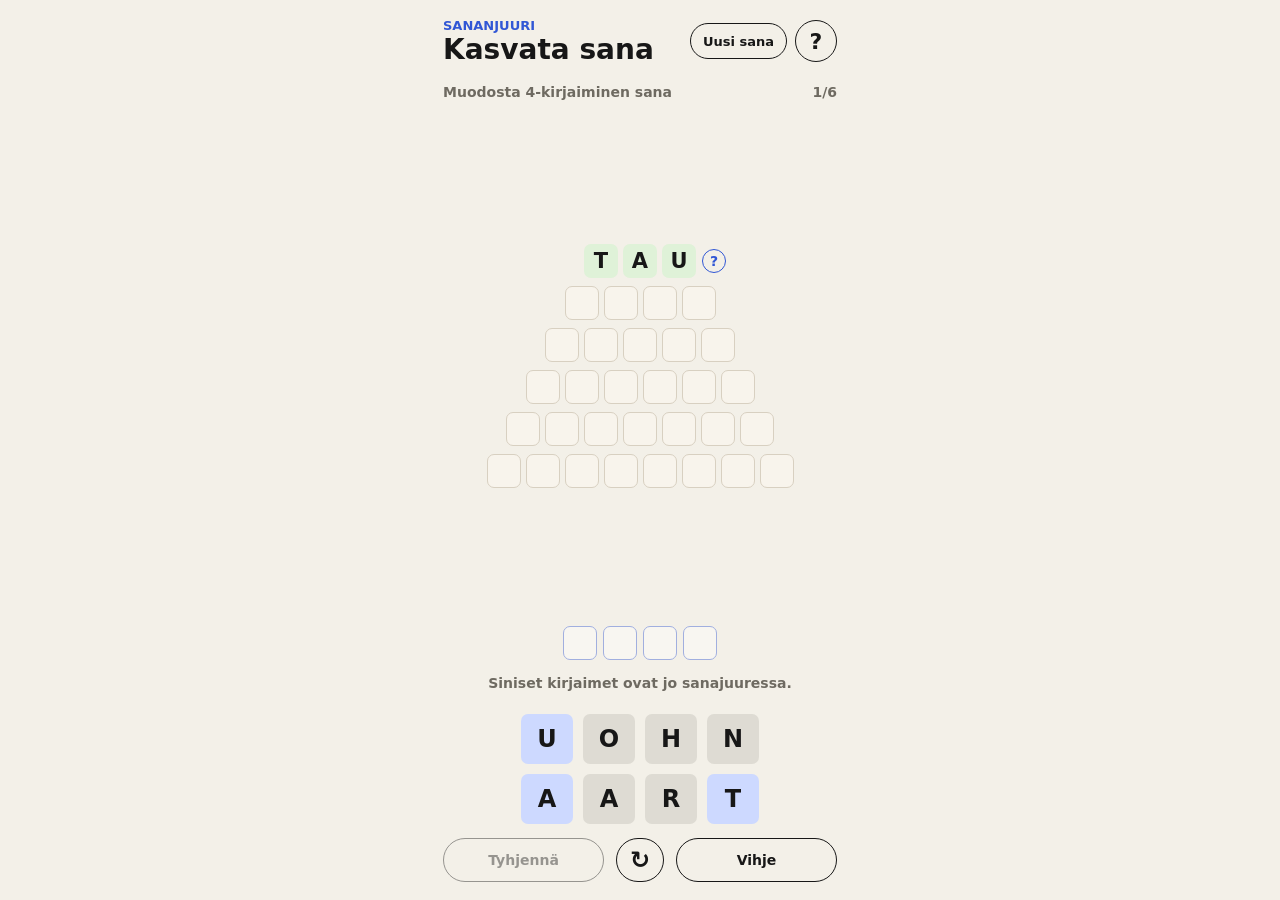
==== index.html @ 34c064c5 "Update app name and icon" ====
<!doctype html>
<html lang="fi">
  <head>
    <meta charset="utf-8">
    <meta name="viewport" content="width=device-width, initial-scale=1, viewport-fit=cover">
    <meta name="theme-color" content="#f3f0e8">
    <meta name="description" content="Suomenkielinen sanaketjupeli, joka toimii myös offline-tilassa.">
    <meta name="apple-mobile-web-app-capable" content="yes">
    <meta name="apple-mobile-web-app-title" content="Sananjuuri">
    <meta name="apple-mobile-web-app-status-bar-style" content="default">
    <title>Sananjuuri</title>
    <link rel="manifest" href="manifest.webmanifest">
    <link rel="icon" href="icons/icon.svg" type="image/svg+xml">
    <link rel="apple-touch-icon" href="icons/icon-192.png">
    <link rel="stylesheet" href="styles.css?v=16">
  </head>
  <body>
    <main class="app-shell" aria-labelledby="app-title">
      <header class="topbar">
        <div>
          <p class="kicker">Sananjuuri</p>
          <h1 id="app-title">Kasvata sana</h1>
        </div>
        <div class="top-actions">
          <button class="new-game-top" id="new-game-button" type="button">Uusi sana</button>
          <button class="icon-button" id="info-button" type="button" aria-label="Avaa ohjeet">?</button>
        </div>
      </header>

      <section class="status-row" aria-live="polite">
        <span id="step-label">Ladataan sanastoa...</span>
        <span id="score-label">0/0</span>
      </section>

      <section class="board" id="board" aria-label="Sanaketju"></section>

      <section class="composer" aria-label="Muodosta seuraava sana">
        <div class="answer-slots" id="answer-slots"></div>
        <p class="message" id="message" aria-live="assertive"></p>
      </section>

      <section class="letter-bank" id="letter-bank" aria-label="Käytettävissä olevat kirjaimet"></section>

      <footer class="controls">
        <button id="clear-button" type="button">Tyhjennä</button>
        <button id="shuffle-button" type="button" aria-label="Sekoita kirjaimet">↻</button>
        <button id="hint-button" type="button">Vihje</button>
      </footer>
    </main>

    <dialog id="info-dialog">
      <div class="dialog-header">
        <h2>Näin pelataan</h2>
        <button class="icon-button" id="close-info" type="button" aria-label="Sulje ohjeet">×</button>
      </div>
      <p>Muodosta joka rivillä sana, joka käyttää kaikki edellisen sanan kirjaimet ja yhden uuden kirjaimen.</p>
      <p>Kirjainten järjestystä saa vaihtaa. Vihje kertoo ensin lisättävän kirjaimen ja sitten seuraavan sanan alkukirjaimen.</p>
      <p class="small-note">Tämä paikallinen versio käyttää projektin max 8 -sanalistaa.</p>
    </dialog>

    <script src="app.js?v=16"></script>
  </body>
</html>
---- styles.css ----
:root {
  --bg: #f3f0e8;
  --ink: #171717;
  --muted: #6e6a61;
  --line: #d8d0c1;
  --tile: #fffaf0;
  --tile-active: #cdd9ff;
  --accent: #3157d5;
  --accent-strong: #17338f;
  --ok: #1f7a4d;
  --warn: #9a431d;
  font-family: ui-sans-serif, system-ui, -apple-system, BlinkMacSystemFont, "Segoe UI", sans-serif;
}

* {
  box-sizing: border-box;
}

body {
  min-height: 100svh;
  margin: 0;
  background: var(--bg);
  color: var(--ink);
}

button {
  border: 1px solid var(--ink);
  background: transparent;
  color: var(--ink);
  font: inherit;
  cursor: pointer;
  touch-action: manipulation;
}

button:disabled {
  cursor: not-allowed;
  opacity: 0.42;
}

.app-shell {
  width: min(100%, 430px);
  min-height: 100svh;
  margin: 0 auto;
  padding: max(18px, env(safe-area-inset-top)) 18px max(18px, env(safe-area-inset-bottom));
  display: grid;
  grid-template-rows: auto auto 1fr auto auto auto;
  gap: 14px;
}

.topbar {
  display: flex;
  align-items: center;
  justify-content: space-between;
  gap: 16px;
}

.top-actions {
  display: flex;
  align-items: center;
  gap: 8px;
}

.new-game-top {
  min-height: 36px;
  border-radius: 999px;
  padding: 0 12px;
  font-size: 13px;
  font-weight: 800;
  white-space: nowrap;
}

.kicker {
  margin: 0 0 2px;
  color: var(--accent);
  font-size: 13px;
  font-weight: 800;
  text-transform: uppercase;
}

h1 {
  margin: 0;
  font-size: 28px;
  line-height: 1.05;
}

.icon-button {
  width: 42px;
  height: 42px;
  border-radius: 999px;
  display: inline-grid;
  place-items: center;
  font-size: 22px;
  font-weight: 700;
}

.status-row {
  min-height: 28px;
  display: flex;
  align-items: center;
  justify-content: space-between;
  gap: 12px;
  color: var(--muted);
  font-size: 14px;
  font-weight: 650;
}

.board {
  align-self: center;
  display: grid;
  gap: 8px;
  justify-items: center;
  padding: 8px 0;
}

.word-row {
  position: relative;
  display: flex;
  gap: 5px;
  justify-content: center;
  min-height: 34px;
  align-items: center;
}

.tile,
.slot,
.letter {
  width: 34px;
  height: 34px;
  border-radius: 7px;
  display: grid;
  place-items: center;
  font-size: 21px;
  line-height: 1;
  font-weight: 750;
}

.tile {
  background: var(--tile-active);
}

.tile.empty {
  border: 1px solid var(--line);
  background: color-mix(in srgb, var(--tile) 36%, transparent);
}

.tile.solved {
  background: #dff2d8;
}

.dictionary-link {
  position: absolute;
  left: calc(100% + 6px);
  top: 50%;
  transform: translateY(-50%);
  width: 24px;
  height: 24px;
  border: 1px solid var(--accent);
  border-radius: 999px;
  color: var(--accent);
  display: grid;
  place-items: center;
  font-size: 14px;
  font-weight: 850;
  text-decoration: none;
}

.dictionary-link:focus-visible {
  outline: 3px solid color-mix(in srgb, var(--accent) 35%, transparent);
  outline-offset: 2px;
}

.composer {
  min-height: 74px;
}

.answer-slots {
  display: flex;
  justify-content: center;
  gap: 6px;
  min-height: 39px;
}

.slot {
  border: 1.5px solid var(--accent);
  background: #ffffff;
}

.message {
  min-height: 22px;
  margin: 10px 0 0;
  text-align: center;
  color: var(--muted);
  font-size: 14px;
  font-weight: 650;
}

.message.ok {
  color: var(--ok);
}

.message.warn {
  color: var(--warn);
}

.letter-bank {
  display: grid;
  grid-template-columns: repeat(4, 52px);
  justify-content: center;
  gap: 10px;
}

.letter {
  width: 52px;
  height: 50px;
  border: 0;
  background: #dedbd3;
  font-size: 24px;
}

.letter.root-letter {
  background: var(--tile-active);
}

.letter.selected {
  box-shadow: inset 0 0 0 3px var(--accent-strong);
  transform: translateY(1px);
}

.controls {
  display: grid;
  grid-template-columns: 1fr 48px 1fr;
  gap: 12px;
  align-items: center;
}

.controls button:not(.icon-button) {
  min-height: 44px;
  border-radius: 999px;
  padding: 0 10px;
  font-size: 14px;
  font-weight: 800;
}

#shuffle-button {
  width: 48px;
  height: 44px;
  border-radius: 999px;
  font-size: 24px;
}

dialog {
  width: min(340px, calc(100vw - 34px));
  border: 1px solid var(--line);
  border-radius: 8px;
  padding: 18px;
  background: #fffdf8;
  color: var(--ink);
}

dialog::backdrop {
  background: rgb(0 0 0 / 0.22);
}

.dialog-header {
  display: flex;
  align-items: center;
  justify-content: space-between;
  gap: 12px;
}

h2 {
  margin: 0;
  font-size: 22px;
}

dialog p {
  margin: 14px 0 0;
  color: var(--muted);
  line-height: 1.45;
}

.small-note {
  font-size: 13px;
}

@media (max-width: 360px) {
  .app-shell {
    padding-left: 12px;
    padding-right: 12px;
  }

  .word-row {
    grid-auto-columns: 31px;
    gap: 4px;
  }

  .tile,
  .slot {
    width: 31px;
    height: 31px;
    font-size: 19px;
  }

  .letter-bank {
    grid-template-columns: repeat(4, 48px);
    gap: 8px;
  }

  .letter {
    width: 48px;
  }
}
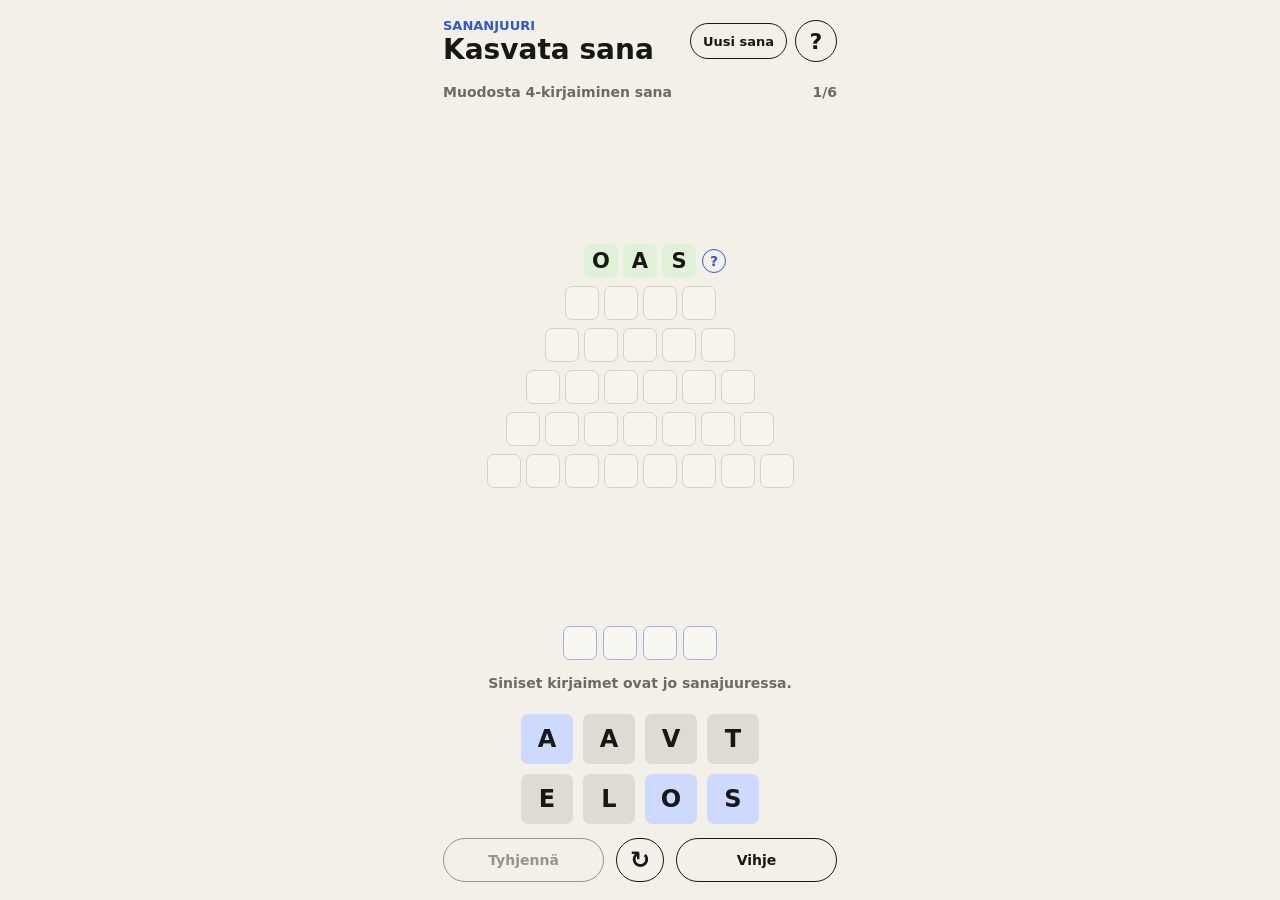
==== commit 1d1df83b: "Replace PWA icon artwork" ====
--- a/index.html
+++ b/index.html
@@ -10,9 +10,9 @@
     <meta name="apple-mobile-web-app-status-bar-style" content="default">
     <title>Sananjuuri</title>
     <link rel="manifest" href="manifest.webmanifest">
-    <link rel="icon" href="icons/icon.svg" type="image/svg+xml">
+    <link rel="icon" href="icons/icon-192.png" type="image/png">
     <link rel="apple-touch-icon" href="icons/icon-192.png">
-    <link rel="stylesheet" href="styles.css?v=16">
+    <link rel="stylesheet" href="styles.css?v=17">
   </head>
   <body>
     <main class="app-shell" aria-labelledby="app-title">
@@ -58,6 +58,6 @@
       <p class="small-note">Tämä paikallinen versio käyttää projektin max 8 -sanalistaa.</p>
     </dialog>
 
-    <script src="app.js?v=16"></script>
+    <script src="app.js?v=17"></script>
   </body>
 </html>
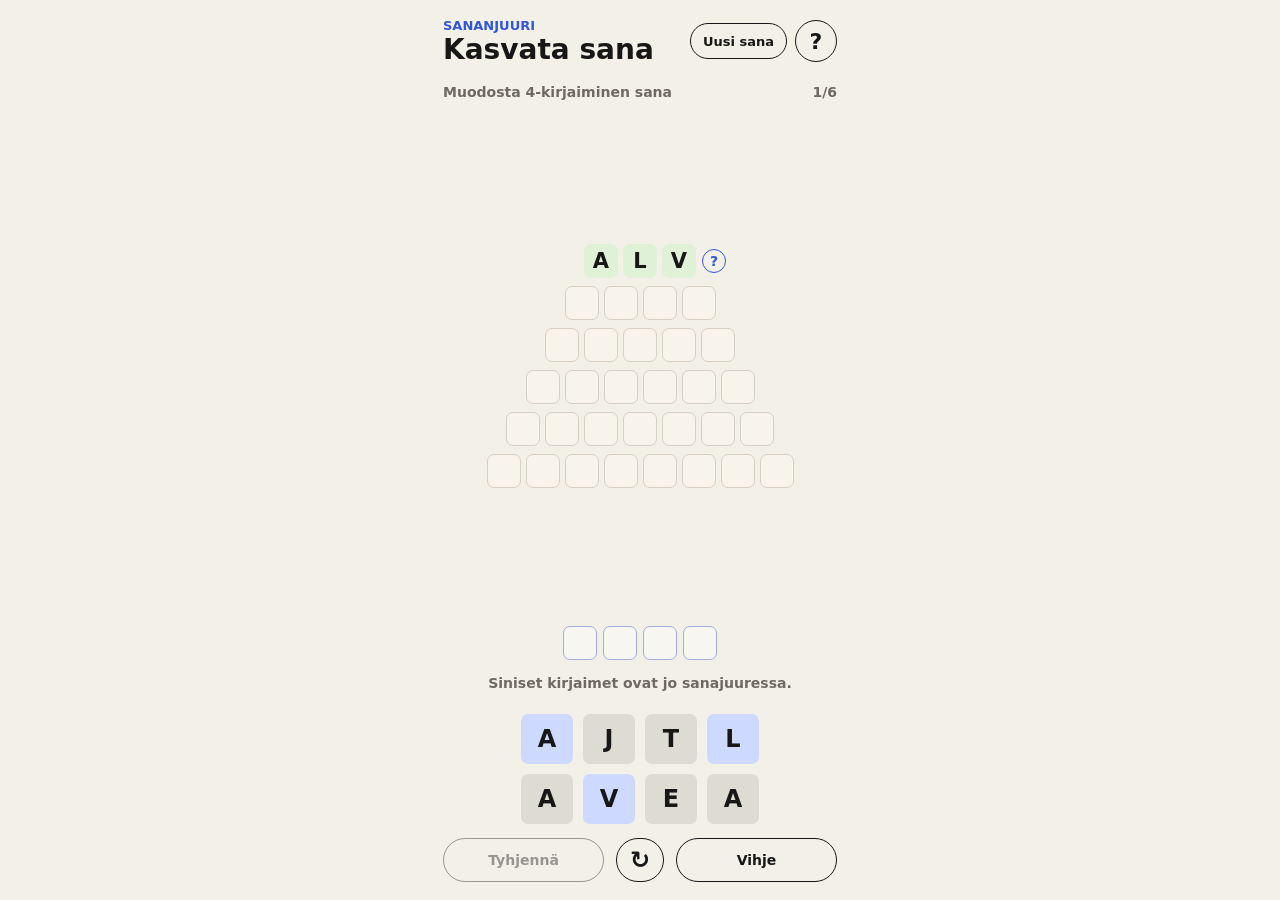
==== commit 25d6fcc2: "Improve final word hint" ====
--- a/index.html
+++ b/index.html
@@ -12,7 +12,7 @@
     <link rel="manifest" href="manifest.webmanifest">
     <link rel="icon" href="icons/icon-192.png" type="image/png">
     <link rel="apple-touch-icon" href="icons/icon-192.png">
-    <link rel="stylesheet" href="styles.css?v=17">
+    <link rel="stylesheet" href="styles.css?v=18">
   </head>
   <body>
     <main class="app-shell" aria-labelledby="app-title">
@@ -58,6 +58,6 @@
       <p class="small-note">Tämä paikallinen versio käyttää projektin max 8 -sanalistaa.</p>
     </dialog>
 
-    <script src="app.js?v=17"></script>
+    <script src="app.js?v=18"></script>
   </body>
 </html>
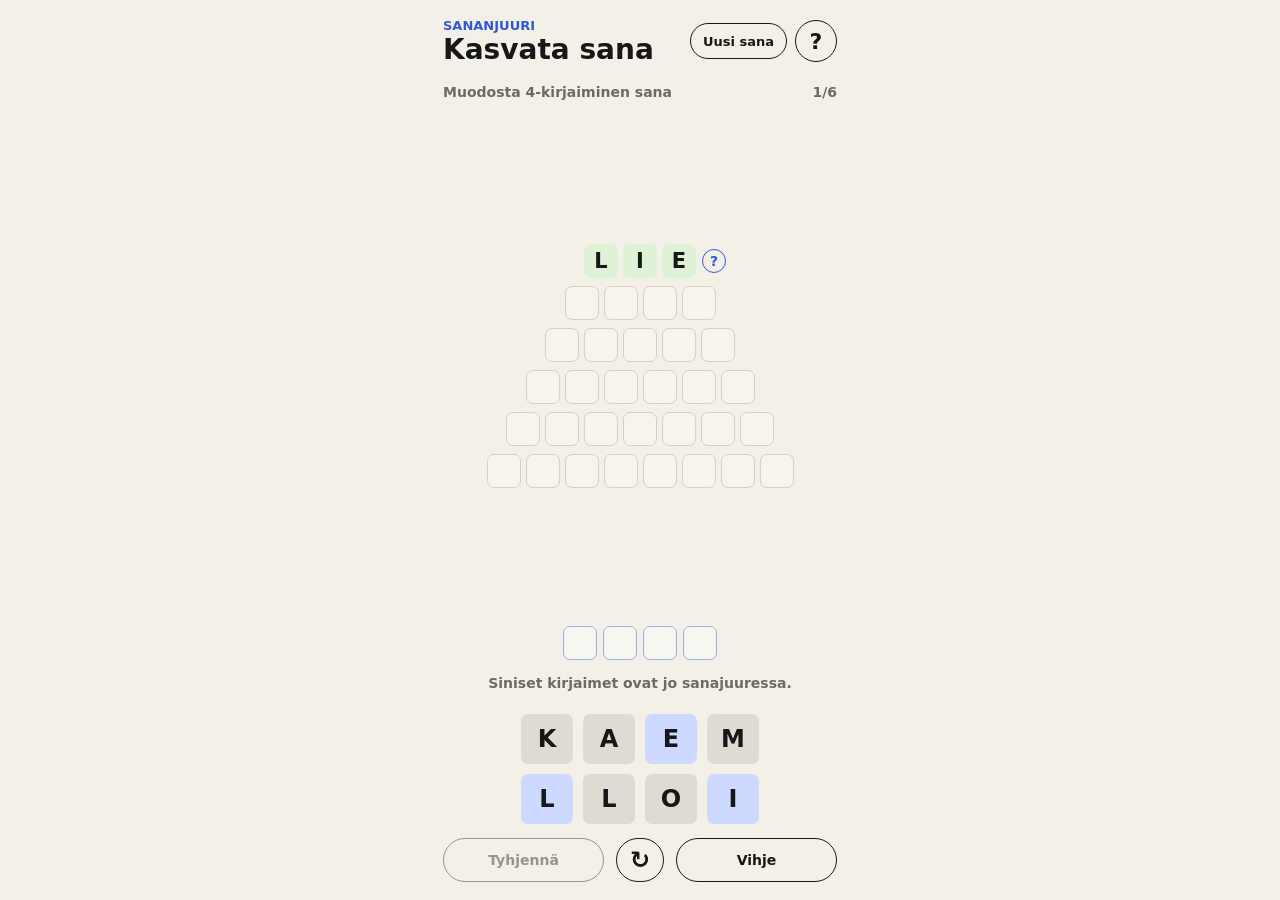
==== commit cd9f697e: "Dim unused letters after hint" ====
--- a/index.html
+++ b/index.html
@@ -12,7 +12,7 @@
     <link rel="manifest" href="manifest.webmanifest">
     <link rel="icon" href="icons/icon-192.png" type="image/png">
     <link rel="apple-touch-icon" href="icons/icon-192.png">
-    <link rel="stylesheet" href="styles.css?v=18">
+    <link rel="stylesheet" href="styles.css?v=20">
   </head>
   <body>
     <main class="app-shell" aria-labelledby="app-title">
@@ -58,6 +58,6 @@
       <p class="small-note">Tämä paikallinen versio käyttää projektin max 8 -sanalistaa.</p>
     </dialog>
 
-    <script src="app.js?v=18"></script>
+    <script src="app.js?v=20"></script>
   </body>
 </html>
--- a/styles.css
+++ b/styles.css
@@ -226,6 +226,13 @@
   transform: translateY(1px);
 }
 
+.letter.inactive {
+  background: #c8c3ba;
+  color: #7b766d;
+  cursor: not-allowed;
+  opacity: 0.48;
+}
+
 .controls {
   display: grid;
   grid-template-columns: 1fr 48px 1fr;
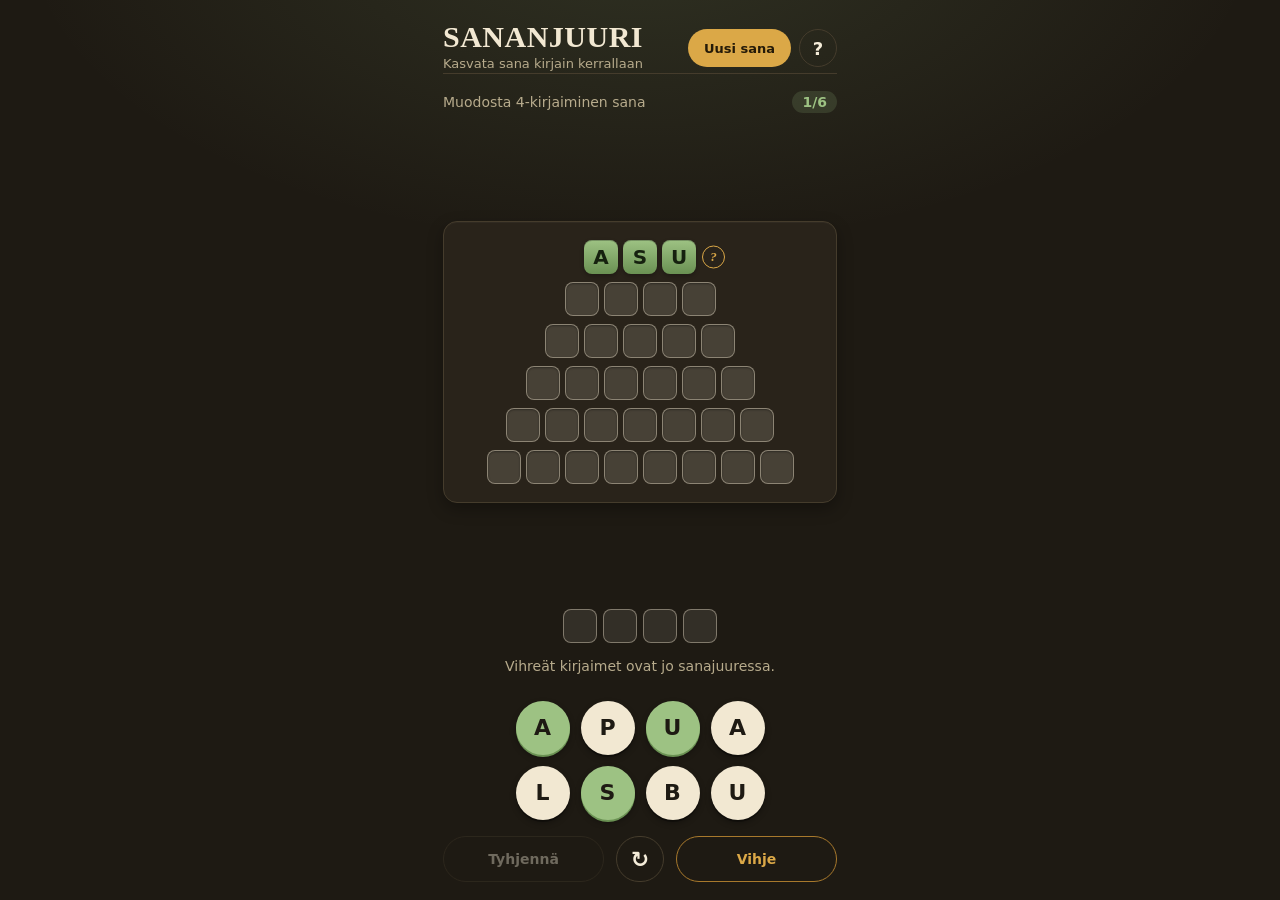
==== commit e495cd6a: "dark style" ====
--- a/index.html
+++ b/index.html
@@ -3,7 +3,7 @@
   <head>
     <meta charset="utf-8">
     <meta name="viewport" content="width=device-width, initial-scale=1, viewport-fit=cover">
-    <meta name="theme-color" content="#f3f0e8">
+    <meta name="theme-color" content="#1e1a13">
     <meta name="description" content="Suomenkielinen sanaketjupeli, joka toimii myös offline-tilassa.">
     <meta name="apple-mobile-web-app-capable" content="yes">
     <meta name="apple-mobile-web-app-title" content="Sananjuuri">
@@ -12,14 +12,14 @@
     <link rel="manifest" href="manifest.webmanifest">
     <link rel="icon" href="icons/icon-192.png" type="image/png">
     <link rel="apple-touch-icon" href="icons/icon-192.png">
-    <link rel="stylesheet" href="styles.css?v=20">
+    <link rel="stylesheet" href="styles.css?v=21">
   </head>
   <body>
     <main class="app-shell" aria-labelledby="app-title">
       <header class="topbar">
         <div>
-          <p class="kicker">Sananjuuri</p>
-          <h1 id="app-title">Kasvata sana</h1>
+          <h1 id="app-title">Sananjuuri</h1>
+          <p class="kicker">Kasvata sana kirjain kerrallaan</p>
         </div>
         <div class="top-actions">
           <button class="new-game-top" id="new-game-button" type="button">Uusi sana</button>
@@ -58,6 +58,6 @@
       <p class="small-note">Tämä paikallinen versio käyttää projektin max 8 -sanalistaa.</p>
     </dialog>
 
-    <script src="app.js?v=20"></script>
+    <script src="app.js?v=21"></script>
   </body>
 </html>
--- a/styles.css
+++ b/styles.css
@@ -1,115 +1,171 @@
 :root {
-  --bg: #f3f0e8;
-  --ink: #171717;
-  --muted: #6e6a61;
-  --line: #d8d0c1;
-  --tile: #fffaf0;
-  --tile-active: #cdd9ff;
-  --accent: #3157d5;
-  --accent-strong: #17338f;
-  --ok: #1f7a4d;
-  --warn: #9a431d;
-  font-family: ui-sans-serif, system-ui, -apple-system, BlinkMacSystemFont, "Segoe UI", sans-serif;
+  /* -- palette: sanajuuri kasvaa mullasta kohti valoa -- */
+  --soil: #1e1a13;
+  --soil-2: #29231a;
+  --soil-3: #332b1f;
+  --paper: #f2e8d2;
+  --paper-dim: #a89d81;
+  --ink: #f4ecd9;
+  --ink-muted: #b7ab8c;
+  --moss: #9dc283;
+  --moss-deep: #6a9153;
+  --gold: #dba847;
+  --gold-deep: #a8792c;
+  --rust: #c96a42;
+  --line: #453c2c;
+
+  font-family: -apple-system, BlinkMacSystemFont, "SF Pro Text", system-ui, sans-serif;
 }
 
 * {
   box-sizing: border-box;
+  -webkit-tap-highlight-color: transparent;
 }
 
 body {
   min-height: 100svh;
   margin: 0;
-  background: var(--bg);
+  overflow-x: hidden;
+  background: var(--soil);
+  background-image:
+    radial-gradient(ellipse 620px 320px at 50% -8%, color-mix(in srgb, var(--moss) 14%, transparent), transparent),
+    linear-gradient(var(--soil), var(--soil));
   color: var(--ink);
 }
 
 button {
-  border: 1px solid var(--ink);
+  border: 0;
   background: transparent;
-  color: var(--ink);
+  color: inherit;
   font: inherit;
   cursor: pointer;
   touch-action: manipulation;
+  -webkit-tap-highlight-color: transparent;
 }
 
 button:disabled {
   cursor: not-allowed;
-  opacity: 0.42;
+  opacity: 0.38;
 }
 
 .app-shell {
   width: min(100%, 430px);
   min-height: 100svh;
   margin: 0 auto;
-  padding: max(18px, env(safe-area-inset-top)) 18px max(18px, env(safe-area-inset-bottom));
+  padding: max(20px, env(safe-area-inset-top)) 18px max(18px, env(safe-area-inset-bottom));
   display: grid;
   grid-template-rows: auto auto 1fr auto auto auto;
-  gap: 14px;
-}
+  gap: 16px;
+}
+
+/* ---------- header ---------- */
 
 .topbar {
   display: flex;
-  align-items: center;
+  align-items: flex-end;
   justify-content: space-between;
   gap: 16px;
+  padding-bottom: 2px;
+  border-bottom: 1px solid var(--line);
+}
+
+.topbar > div:first-child {
+  display: flex;
+  flex-direction: column;
+  align-items: flex-start;
+  gap: 2px;
+  min-width: 0;
+}
+
+h1 {
+  margin: 0;
+  font-family: "Iowan Old Style", "Palatino Linotype", Palatino, Georgia, serif;
+  font-size: 30px;
+  font-weight: 600;
+  letter-spacing: 0.5px;
+  text-transform: uppercase;
+  color: var(--paper);
+}
+
+.kicker {
+  margin: 0;
+  color: var(--ink-muted);
+  font-size: 13px;
+  font-weight: 500;
 }
 
 .top-actions {
   display: flex;
   align-items: center;
   gap: 8px;
+  padding-bottom: 4px;
 }
 
 .new-game-top {
-  min-height: 36px;
-  border-radius: 999px;
-  padding: 0 12px;
+  min-height: 38px;
+  border-radius: 999px;
+  padding: 0 16px;
   font-size: 13px;
-  font-weight: 800;
+  font-weight: 700;
   white-space: nowrap;
-}
-
-.kicker {
-  margin: 0 0 2px;
-  color: var(--accent);
-  font-size: 13px;
-  font-weight: 800;
-  text-transform: uppercase;
-}
-
-h1 {
-  margin: 0;
-  font-size: 28px;
-  line-height: 1.05;
+  background: var(--gold);
+  color: #241a08;
+}
+
+.new-game-top:active:not(:disabled) {
+  background: var(--gold-deep);
 }
 
 .icon-button {
-  width: 42px;
-  height: 42px;
+  width: 38px;
+  height: 38px;
   border-radius: 999px;
   display: inline-grid;
   place-items: center;
-  font-size: 22px;
-  font-weight: 700;
-}
+  font-size: 18px;
+  font-weight: 600;
+  color: var(--ink);
+  border: 1px solid var(--line);
+}
+
+.icon-button:active:not(:disabled) {
+  background: var(--soil-3);
+}
+
+/* ---------- status ---------- */
 
 .status-row {
-  min-height: 28px;
+  min-height: 24px;
   display: flex;
   align-items: center;
   justify-content: space-between;
   gap: 12px;
-  color: var(--muted);
+  color: var(--ink-muted);
   font-size: 14px;
-  font-weight: 650;
-}
+  font-weight: 500;
+}
+
+#score-label {
+  font-variant-numeric: tabular-nums;
+  color: var(--moss);
+  font-weight: 700;
+  background: color-mix(in srgb, var(--moss) 16%, transparent);
+  border-radius: 999px;
+  padding: 3px 10px;
+}
+
+/* ---------- board ---------- */
 
 .board {
   align-self: center;
   display: grid;
   gap: 8px;
   justify-items: center;
-  padding: 8px 0;
+  padding: 18px 14px;
+  border-radius: 14px;
+  background: var(--soil-2);
+  border: 1px solid var(--line);
+  box-shadow: 0 1px 0 rgba(255, 255, 255, 0.03) inset, 0 6px 16px rgba(0, 0, 0, 0.3);
 }
 
 .word-row {
@@ -126,25 +182,42 @@
 .letter {
   width: 34px;
   height: 34px;
-  border-radius: 7px;
+  border-radius: 8px;
   display: grid;
   place-items: center;
-  font-size: 21px;
+  font-size: 20px;
   line-height: 1;
-  font-weight: 750;
-}
-
-.tile {
-  background: var(--tile-active);
+  font-weight: 700;
 }
 
 .tile.empty {
-  border: 1px solid var(--line);
-  background: color-mix(in srgb, var(--tile) 36%, transparent);
+  border: 1.5px solid color-mix(in srgb, var(--paper) 40%, transparent);
+  background: color-mix(in srgb, var(--paper) 15%, var(--soil-2));
+  box-shadow: 0 1px 2px rgba(0, 0, 0, 0.35) inset;
 }
 
 .tile.solved {
-  background: #dff2d8;
+  background: linear-gradient(180deg, var(--moss) 0%, var(--moss-deep) 100%);
+  color: #16210f;
+  box-shadow: 0 1px 0 rgba(0, 0, 0, 0.25) inset, 0 2px 4px rgba(0, 0, 0, 0.25);
+  animation: sprout 320ms ease-out;
+}
+
+@keyframes sprout {
+  from {
+    transform: scale(0.7);
+    opacity: 0;
+  }
+  to {
+    transform: scale(1);
+    opacity: 1;
+  }
+}
+
+@media (prefers-reduced-motion: reduce) {
+  .tile.solved {
+    animation: none;
+  }
 }
 
 .dictionary-link {
@@ -152,25 +225,29 @@
   left: calc(100% + 6px);
   top: 50%;
   transform: translateY(-50%);
-  width: 24px;
-  height: 24px;
-  border: 1px solid var(--accent);
-  border-radius: 999px;
-  color: var(--accent);
+  width: 23px;
+  height: 23px;
+  border: 1px solid var(--gold);
+  border-radius: 999px;
+  color: var(--gold);
   display: grid;
   place-items: center;
-  font-size: 14px;
-  font-weight: 850;
+  font-size: 13px;
+  font-weight: 700;
   text-decoration: none;
+  font-style: italic;
+  font-family: "Iowan Old Style", Georgia, serif;
 }
 
 .dictionary-link:focus-visible {
-  outline: 3px solid color-mix(in srgb, var(--accent) 35%, transparent);
+  outline: 2px solid var(--gold);
   outline-offset: 2px;
 }
 
+/* ---------- composer ---------- */
+
 .composer {
-  min-height: 74px;
+  min-height: 76px;
 }
 
 .answer-slots {
@@ -181,57 +258,81 @@
 }
 
 .slot {
-  border: 1.5px solid var(--accent);
-  background: #ffffff;
+  border: 1.5px solid var(--gold-deep);
+  background: color-mix(in srgb, var(--gold) 12%, transparent);
+  color: var(--paper);
+}
+
+.slot:disabled {
+  border-style: solid;
+  border-color: color-mix(in srgb, var(--paper) 40%, transparent);
+  background: color-mix(in srgb, var(--paper) 10%, transparent);
+  opacity: 1;
 }
 
 .message {
-  min-height: 22px;
+  min-height: 20px;
   margin: 10px 0 0;
   text-align: center;
-  color: var(--muted);
+  color: var(--ink-muted);
   font-size: 14px;
-  font-weight: 650;
+  font-weight: 500;
 }
 
 .message.ok {
-  color: var(--ok);
+  color: var(--moss);
+  font-weight: 700;
 }
 
 .message.warn {
-  color: var(--warn);
-}
+  color: var(--rust);
+  font-weight: 700;
+}
+
+/* ---------- letter bank ---------- */
 
 .letter-bank {
   display: grid;
-  grid-template-columns: repeat(4, 52px);
+  grid-template-columns: repeat(4, 54px);
   justify-content: center;
-  gap: 10px;
+  gap: 11px;
 }
 
 .letter {
-  width: 52px;
-  height: 50px;
-  border: 0;
-  background: #dedbd3;
-  font-size: 24px;
+  width: 54px;
+  height: 54px;
+  border-radius: 50%;
+  background: var(--paper);
+  color: var(--soil);
+  font-size: 22px;
+  box-shadow: 0 2px 0 rgba(0, 0, 0, 0.35), 0 3px 6px rgba(0, 0, 0, 0.3);
+  transition: transform 90ms ease, box-shadow 90ms ease;
 }
 
 .letter.root-letter {
-  background: var(--tile-active);
+  background: var(--moss);
+  box-shadow: 0 2px 0 var(--moss-deep), 0 3px 6px rgba(0, 0, 0, 0.3);
 }
 
 .letter.selected {
-  box-shadow: inset 0 0 0 3px var(--accent-strong);
-  transform: translateY(1px);
+  background: var(--gold);
+  box-shadow: 0 1px 0 var(--gold-deep) inset;
+  transform: translateY(2px);
+}
+
+.letter:active:not(.inactive) {
+  transform: translateY(2px);
 }
 
 .letter.inactive {
-  background: #c8c3ba;
-  color: #7b766d;
+  background: var(--soil-3);
+  color: var(--paper-dim);
+  box-shadow: none;
   cursor: not-allowed;
-  opacity: 0.48;
-}
+  opacity: 0.55;
+}
+
+/* ---------- controls ---------- */
 
 .controls {
   display: grid;
@@ -241,31 +342,46 @@
 }
 
 .controls button:not(.icon-button) {
-  min-height: 44px;
+  min-height: 46px;
   border-radius: 999px;
   padding: 0 10px;
   font-size: 14px;
-  font-weight: 800;
+  font-weight: 700;
+  border: 1px solid var(--line);
+  color: var(--ink);
+}
+
+.controls button:not(.icon-button):active:not(:disabled) {
+  background: var(--soil-3);
+}
+
+#hint-button {
+  border-color: var(--gold-deep);
+  color: var(--gold);
 }
 
 #shuffle-button {
   width: 48px;
-  height: 44px;
-  border-radius: 999px;
-  font-size: 24px;
-}
+  height: 46px;
+  border-radius: 999px;
+  font-size: 22px;
+  border: 1px solid var(--line);
+  color: var(--ink);
+}
+
+/* ---------- dialog ---------- */
 
 dialog {
   width: min(340px, calc(100vw - 34px));
   border: 1px solid var(--line);
-  border-radius: 8px;
-  padding: 18px;
-  background: #fffdf8;
+  border-radius: 12px;
+  padding: 20px;
+  background: var(--soil-2);
   color: var(--ink);
 }
 
 dialog::backdrop {
-  background: rgb(0 0 0 / 0.22);
+  background: rgb(10 8 4 / 0.55);
 }
 
 .dialog-header {
@@ -277,17 +393,22 @@
 
 h2 {
   margin: 0;
-  font-size: 22px;
+  font-family: "Iowan Old Style", "Palatino Linotype", Palatino, Georgia, serif;
+  font-size: 21px;
+  font-weight: 600;
+  color: var(--paper);
 }
 
 dialog p {
   margin: 14px 0 0;
-  color: var(--muted);
-  line-height: 1.45;
+  color: var(--ink-muted);
+  line-height: 1.5;
+  font-size: 15px;
 }
 
 .small-note {
   font-size: 13px;
+  color: var(--paper-dim);
 }
 
 @media (max-width: 360px) {
@@ -296,24 +417,20 @@
     padding-right: 12px;
   }
 
-  .word-row {
-    grid-auto-columns: 31px;
-    gap: 4px;
-  }
-
   .tile,
   .slot {
     width: 31px;
     height: 31px;
-    font-size: 19px;
+    font-size: 18px;
   }
 
   .letter-bank {
-    grid-template-columns: repeat(4, 48px);
-    gap: 8px;
+    grid-template-columns: repeat(4, 50px);
+    gap: 9px;
   }
 
   .letter {
-    width: 48px;
-  }
-}
+    width: 50px;
+    height: 50px;
+  }
+}
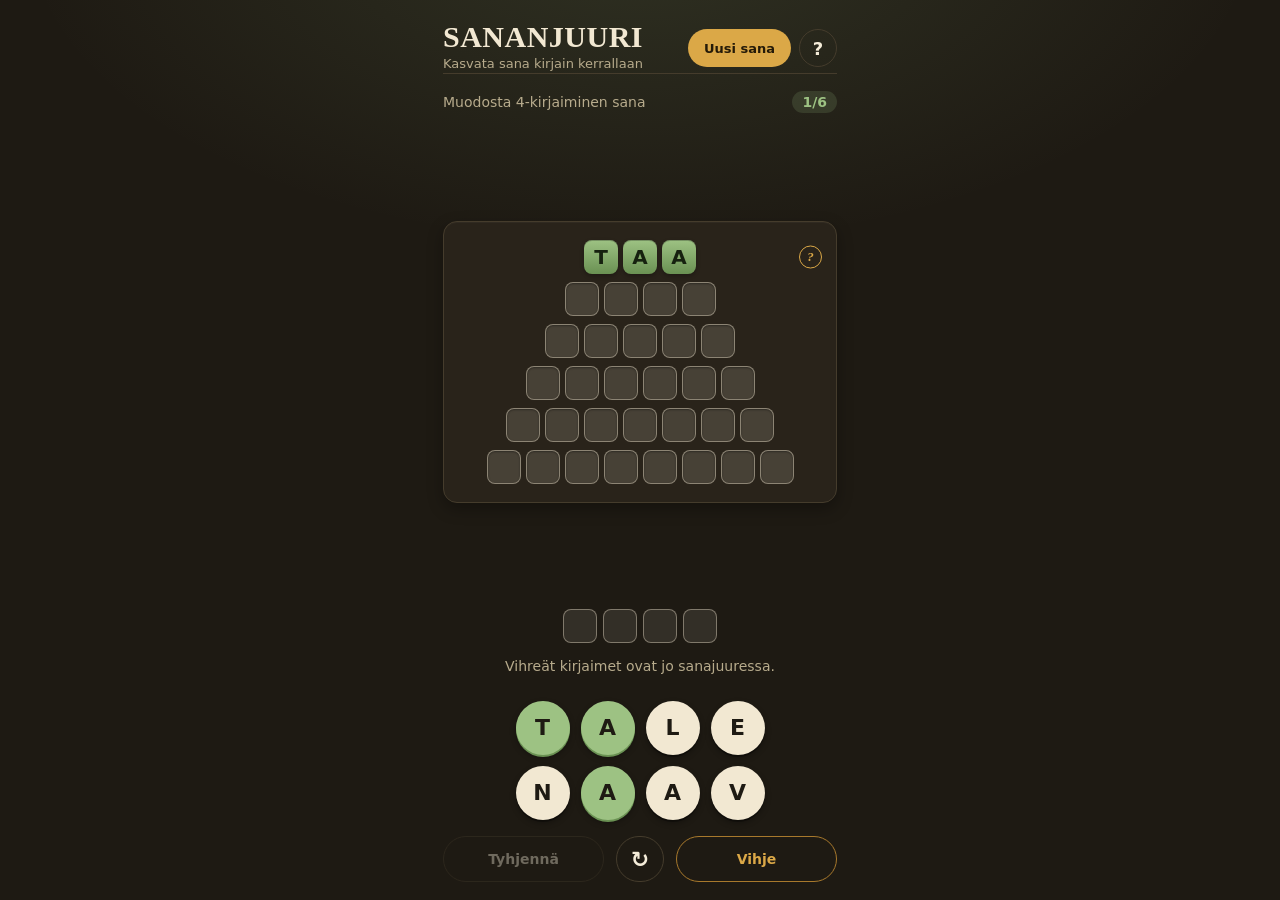
==== commit 00103812: "Fix iPhone horizontal overflow" ====
--- a/index.html
+++ b/index.html
@@ -12,7 +12,7 @@
     <link rel="manifest" href="manifest.webmanifest">
     <link rel="icon" href="icons/icon-192.png" type="image/png">
     <link rel="apple-touch-icon" href="icons/icon-192.png">
-    <link rel="stylesheet" href="styles.css?v=21">
+    <link rel="stylesheet" href="styles.css?v=22">
   </head>
   <body>
     <main class="app-shell" aria-labelledby="app-title">
@@ -58,6 +58,6 @@
       <p class="small-note">Tämä paikallinen versio käyttää projektin max 8 -sanalistaa.</p>
     </dialog>
 
-    <script src="app.js?v=21"></script>
+    <script src="app.js?v=22"></script>
   </body>
 </html>
--- a/styles.css
+++ b/styles.css
@@ -52,10 +52,11 @@
   width: min(100%, 430px);
   min-height: 100svh;
   margin: 0 auto;
-  padding: max(20px, env(safe-area-inset-top)) 18px max(18px, env(safe-area-inset-bottom));
+  padding: max(20px, env(safe-area-inset-top)) clamp(10px, 4vw, 18px) max(18px, env(safe-area-inset-bottom));
   display: grid;
   grid-template-rows: auto auto 1fr auto auto auto;
   gap: 16px;
+  overflow-x: clip;
 }
 
 /* ---------- header ---------- */
@@ -80,7 +81,7 @@
 h1 {
   margin: 0;
   font-family: "Iowan Old Style", "Palatino Linotype", Palatino, Georgia, serif;
-  font-size: 30px;
+  font-size: clamp(24px, 7.4vw, 30px);
   font-weight: 600;
   letter-spacing: 0.5px;
   text-transform: uppercase;
@@ -104,8 +105,8 @@
 .new-game-top {
   min-height: 38px;
   border-radius: 999px;
-  padding: 0 16px;
-  font-size: 13px;
+  padding: 0 clamp(10px, 3vw, 16px);
+  font-size: clamp(12px, 3.2vw, 13px);
   font-weight: 700;
   white-space: nowrap;
   background: var(--gold);
@@ -161,7 +162,9 @@
   display: grid;
   gap: 8px;
   justify-items: center;
-  padding: 18px 14px;
+  width: 100%;
+  max-width: 100%;
+  padding: 18px clamp(6px, 3vw, 14px);
   border-radius: 14px;
   background: var(--soil-2);
   border: 1px solid var(--line);
@@ -171,10 +174,16 @@
 .word-row {
   position: relative;
   display: flex;
+  justify-content: center;
+  width: 100%;
+  min-height: 34px;
+  align-items: center;
+}
+
+.word-tiles {
+  display: flex;
   gap: 5px;
   justify-content: center;
-  min-height: 34px;
-  align-items: center;
 }
 
 .tile,
@@ -222,7 +231,7 @@
 
 .dictionary-link {
   position: absolute;
-  left: calc(100% + 6px);
+  right: 0;
   top: 50%;
   transform: translateY(-50%);
   width: 23px;
@@ -419,9 +428,13 @@
 
   .tile,
   .slot {
-    width: 31px;
+    width: 30px;
     height: 31px;
     font-size: 18px;
+  }
+
+  .word-tiles {
+    gap: 4px;
   }
 
   .letter-bank {
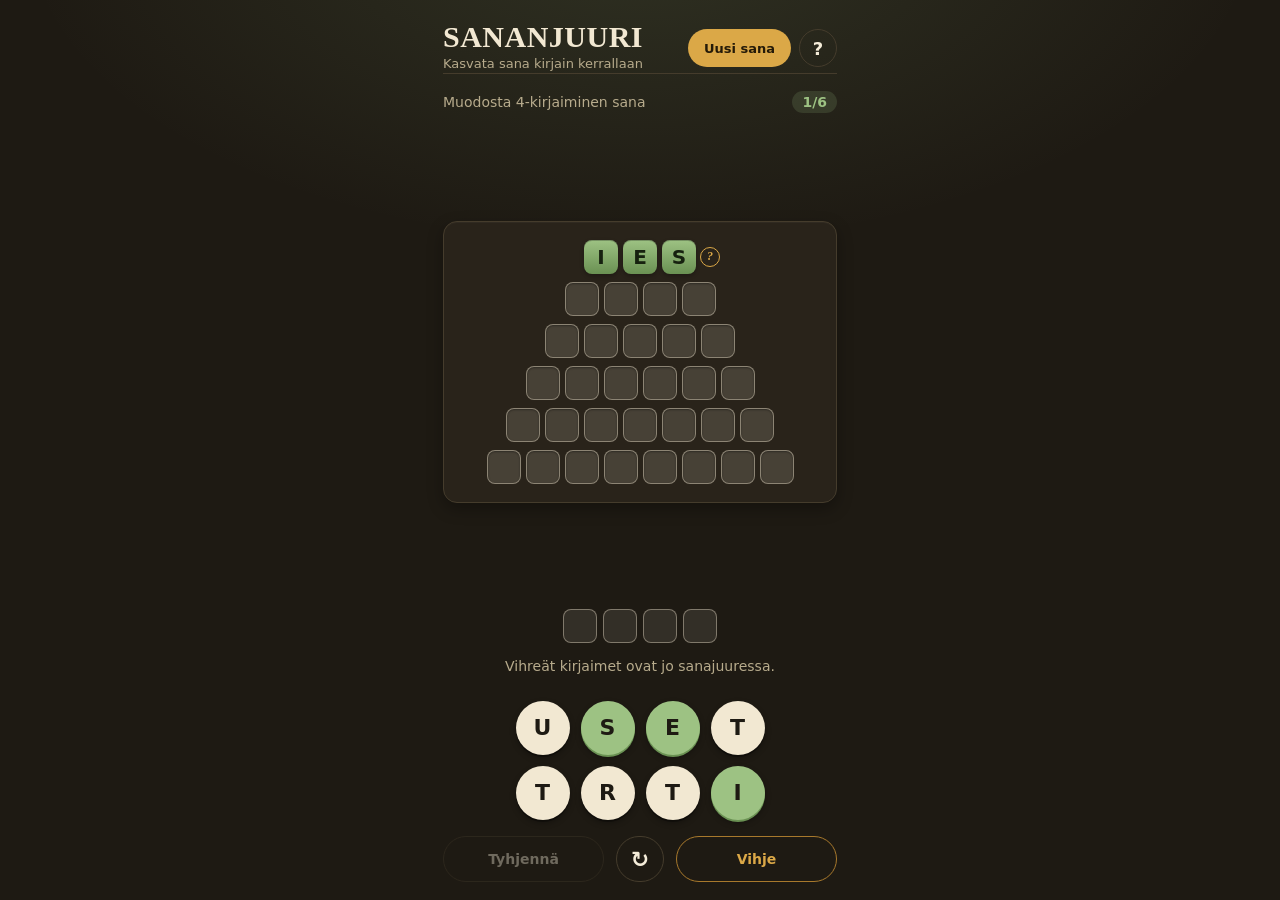
==== commit 3d27e433: "Keep dictionary links within board" ====
--- a/index.html
+++ b/index.html
@@ -12,7 +12,7 @@
     <link rel="manifest" href="manifest.webmanifest">
     <link rel="icon" href="icons/icon-192.png" type="image/png">
     <link rel="apple-touch-icon" href="icons/icon-192.png">
-    <link rel="stylesheet" href="styles.css?v=22">
+    <link rel="stylesheet" href="styles.css?v=24">
   </head>
   <body>
     <main class="app-shell" aria-labelledby="app-title">
@@ -58,6 +58,6 @@
       <p class="small-note">Tämä paikallinen versio käyttää projektin max 8 -sanalistaa.</p>
     </dialog>
 
-    <script src="app.js?v=22"></script>
+    <script src="app.js?v=24"></script>
   </body>
 </html>
--- a/styles.css
+++ b/styles.css
@@ -173,11 +173,10 @@
 
 .word-row {
   position: relative;
-  display: flex;
-  justify-content: center;
-  width: 100%;
+  display: block;
+  width: fit-content;
+  max-width: 100%;
   min-height: 34px;
-  align-items: center;
 }
 
 .word-tiles {
@@ -231,17 +230,17 @@
 
 .dictionary-link {
   position: absolute;
-  right: 0;
+  left: calc(100% + 4px);
   top: 50%;
   transform: translateY(-50%);
-  width: 23px;
-  height: 23px;
+  width: 20px;
+  height: 20px;
   border: 1px solid var(--gold);
   border-radius: 999px;
   color: var(--gold);
   display: grid;
   place-items: center;
-  font-size: 13px;
+  font-size: 12px;
   font-weight: 700;
   text-decoration: none;
   font-style: italic;
@@ -428,13 +427,20 @@
 
   .tile,
   .slot {
-    width: 30px;
-    height: 31px;
+    width: 28px;
+    height: 30px;
     font-size: 18px;
   }
 
   .word-tiles {
-    gap: 4px;
+    gap: 3px;
+  }
+
+  .dictionary-link {
+    left: calc(100% + 4px);
+    width: 20px;
+    height: 20px;
+    font-size: 12px;
   }
 
   .letter-bank {
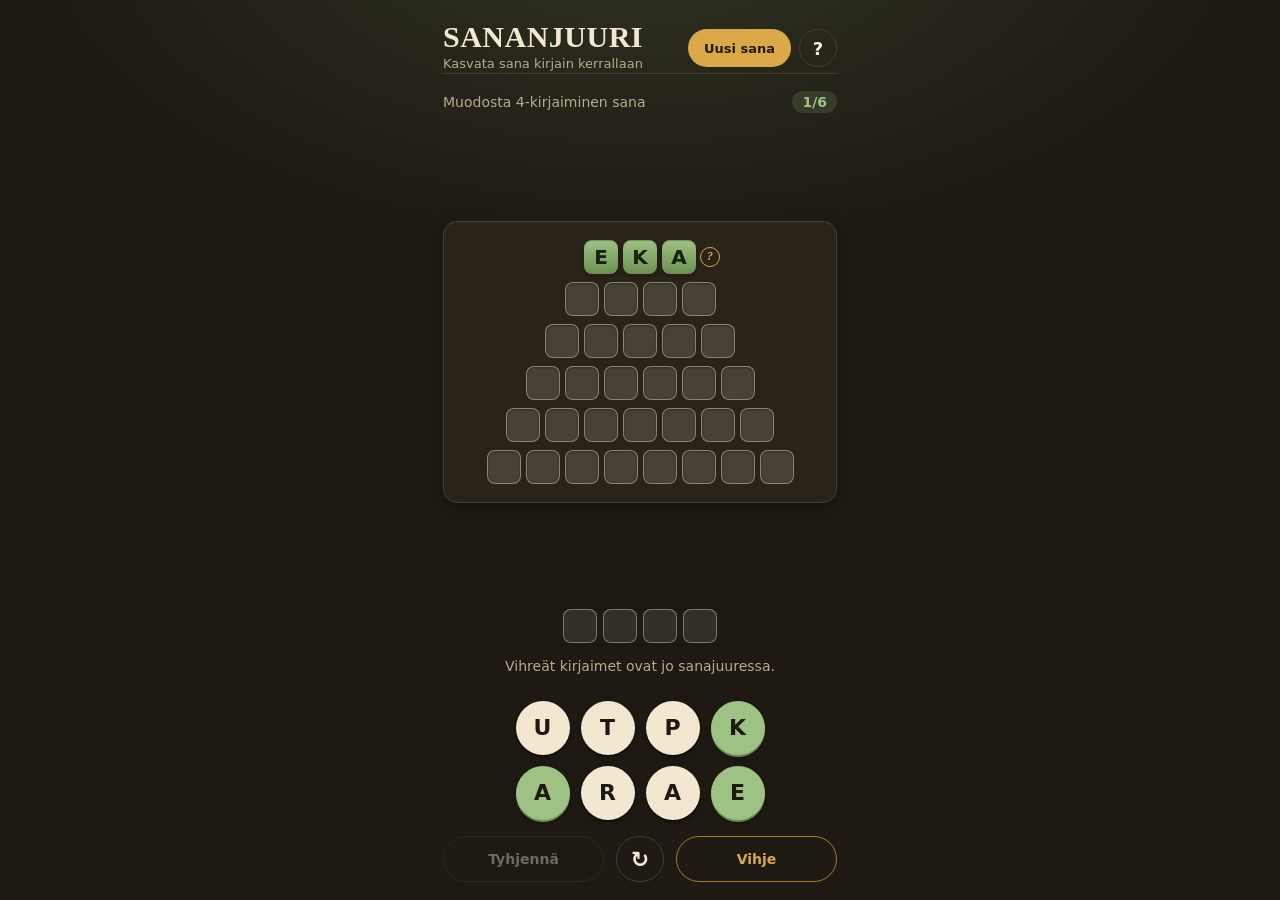
==== commit 51a643eb: "Fix letter selection rules" ====
--- a/index.html
+++ b/index.html
@@ -12,7 +12,7 @@
     <link rel="manifest" href="manifest.webmanifest">
     <link rel="icon" href="icons/icon-192.png" type="image/png">
     <link rel="apple-touch-icon" href="icons/icon-192.png">
-    <link rel="stylesheet" href="styles.css?v=24">
+    <link rel="stylesheet" href="styles.css?v=27">
   </head>
   <body>
     <main class="app-shell" aria-labelledby="app-title">
@@ -58,6 +58,6 @@
       <p class="small-note">Tämä paikallinen versio käyttää projektin max 8 -sanalistaa.</p>
     </dialog>
 
-    <script src="app.js?v=24"></script>
+    <script src="app.js?v=27"></script>
   </body>
 </html>
--- a/styles.css
+++ b/styles.css
@@ -340,6 +340,39 @@
   opacity: 0.55;
 }
 
+.letter.rejected {
+  animation: reject-letter 520ms ease;
+}
+
+@keyframes reject-letter {
+  0%,
+  100% {
+    background: var(--paper);
+    color: var(--soil);
+    transform: translateX(0);
+  }
+  20%,
+  60% {
+    background: var(--rust);
+    color: var(--paper);
+    transform: translateX(-4px);
+  }
+  40%,
+  80% {
+    background: var(--rust);
+    color: var(--paper);
+    transform: translateX(4px);
+  }
+}
+
+@media (prefers-reduced-motion: reduce) {
+  .letter.rejected {
+    animation: none;
+    background: var(--rust);
+    color: var(--paper);
+  }
+}
+
 /* ---------- controls ---------- */
 
 .controls {
